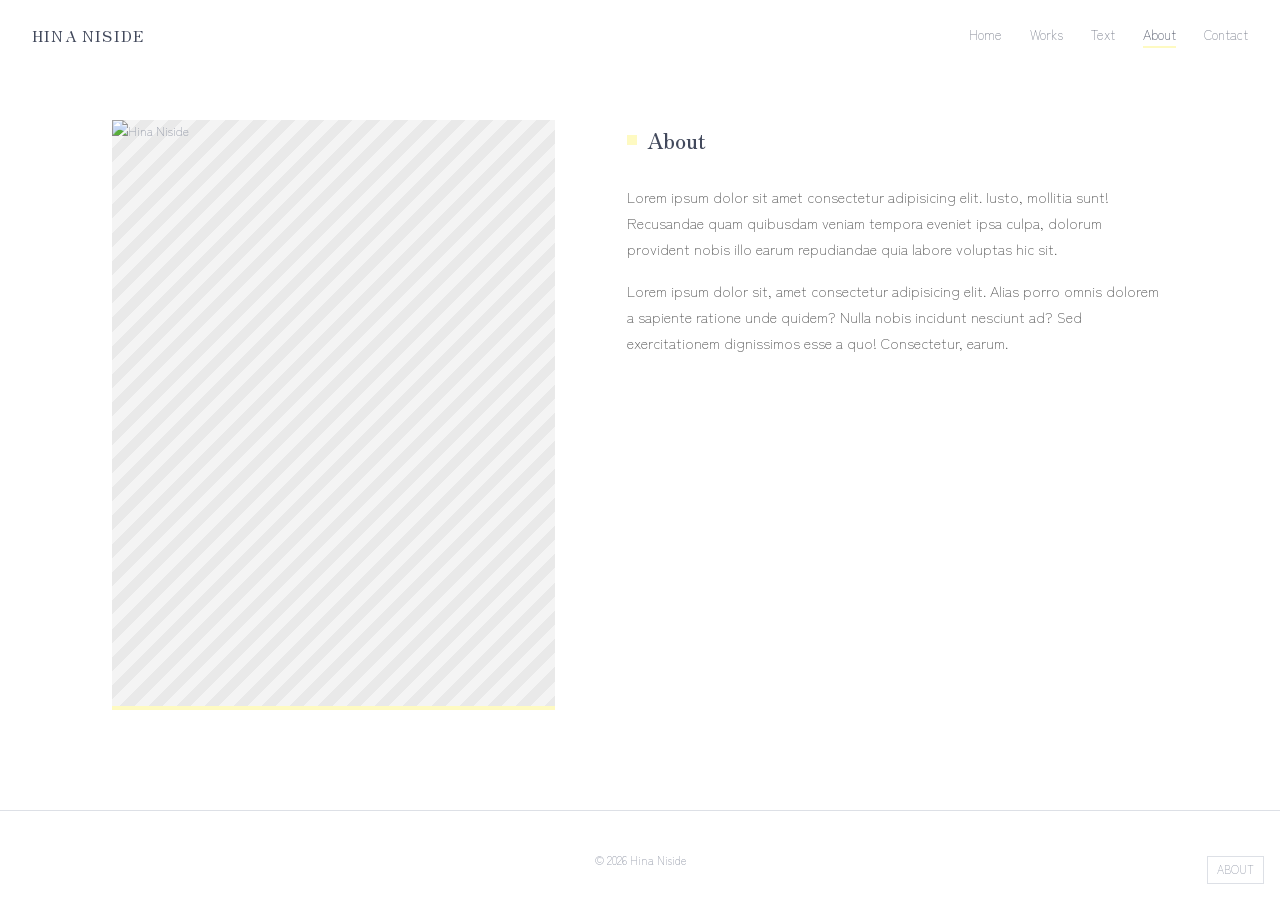
==== about.html @ 883c1a77 "Update about.html" ====
<!DOCTYPE html>
<html lang="ja">
<head>
<meta charset="UTF-8">
<meta name="viewport" content="width=device-width, initial-scale=1">
<title>About — Hina Niside</title>
<link rel="preconnect" href="https://fonts.googleapis.com">
<link rel="preconnect" href="https://fonts.gstatic.com" crossorigin>
<link href="https://fonts.googleapis.com/css2?family=Zen+Old+Mincho:wght@400;500&family=Zen+Kaku+Gothic+New:wght@300;400;500&display=swap" rel="stylesheet">
<style>
  :root{
    --ink:#42495c; --paper:#ffffff; --line:#dde0e6; --muted:#8a90a0; --note:#b9761f;
    --accent:#fefac2;
    --ph:repeating-linear-gradient(135deg,#e9e9e9,#e9e9e9 10px,#f4f4f4 10px,#f4f4f4 20px);
  }
  *{box-sizing:border-box;margin:0;padding:0;}
  body{background:var(--paper); color:var(--ink); font-family:'Zen Kaku Gothic New',sans-serif; font-weight:300; line-height:1.8;}
  .serif{font-family:'Zen Old Mincho', serif; font-weight:500;}
  a{color:inherit;}
  .note{display:inline-block; font-size:12px; color:var(--note); border:1px dashed var(--note);
        padding:3px 10px; margin:18px 32px 0; background:#fffaf2;}
  .pagetag{position:fixed; bottom:16px; right:16px; font-size:11px; color:var(--muted);
        border:1px solid var(--line); padding:3px 9px; background:rgba(255,255,255,.9); z-index:30;}

  header{position:fixed; top:0; left:0; right:0; z-index:20; display:flex; align-items:center;
        justify-content:space-between; padding:22px 32px; color:var(--ink);}
  header .logo{font-size:15px; letter-spacing:.08em; text-decoration:none;}
  header nav{display:flex; gap:28px; font-size:13px;}
  header nav a{text-decoration:none; opacity:.7;}
  header nav a.active{opacity:1; border-bottom:2px solid var(--accent);}
  header nav a:hover{opacity:1; border-bottom:2px solid var(--accent);}

  .wrap{max-width:1120px; margin:0 auto; padding:0 32px;}

  footer{padding:40px 32px; text-align:center; font-size:11px; color:var(--muted); border-top:1px solid var(--line);}

  @media (max-width:760px){ header nav{gap:16px; font-size:11px;} }

  #about .wrap{padding-top:120px; padding-bottom:100px; display:grid;
      grid-template-columns:0.9fr 1.1fr; gap:72px; align-items:start;}
  #about .portrait{aspect-ratio:3/4; background:var(--ph); display:flex; align-items:center;
      justify-content:center; font-size:12px; color:var(--muted); border-bottom:4px solid var(--accent);
      overflow:hidden;}
  #about .portrait img{width:100%; height:100%; object-fit:cover; display:block;}
  #about h2{font-size:22px; margin-bottom:24px;}
  #about p{font-size:14.5px; color:#444; max-width:46em; margin-bottom:16px;}
  @media (max-width:760px){ #about .wrap{grid-template-columns:1fr;} }


  h2.serif{position:relative; padding-left:20px;}
  h2.serif::before{content:""; position:absolute; left:0; top:50%; transform:translateY(-50%);
      width:10px; height:10px; background:var(--accent);}
</style>
</head>
<body>
<span class="pagetag">ABOUT</span>
<header>
  <a class="logo serif" href="index.html">HINA NISIDE</a>
  <nav>
    <a href="index.html" class="">Home</a>
    <a href="works.html" class="">Works</a>
    <a href="text.html" class="">Text</a>
    <a href="about.html" class="active">About</a>
    <a href="contact.html" class="">Contact</a>
  </nav>
</header>

<!-- <div class="note">04 · ABOUT — Same grammar as Hamada's About. Portrait photo + a short bio, keeping information minimal.</div> -->
<section id="about"><div class="wrap">
  <div class="portrait"><img src="./img/profile.jpg" alt="Hina Niside"></div>
  <div>
    <h2 class="serif">About</h2>
    <p>Lorem ipsum dolor sit amet consectetur adipisicing elit. Iusto, mollitia sunt! Recusandae quam quibusdam veniam tempora eveniet ipsa culpa, dolorum provident nobis illo earum repudiandae quia labore voluptas hic sit.</p>
    <p>Lorem ipsum dolor sit, amet consectetur adipisicing elit. Alias porro omnis dolorem a sapiente ratione unde quidem? Nulla nobis incidunt nesciunt ad? Sed exercitationem dignissimos esse a quo! Consectetur, earum.</p>
  </div>
</div></section>

<footer>© 2026 Hina Niside</footer>
</body>
</html>
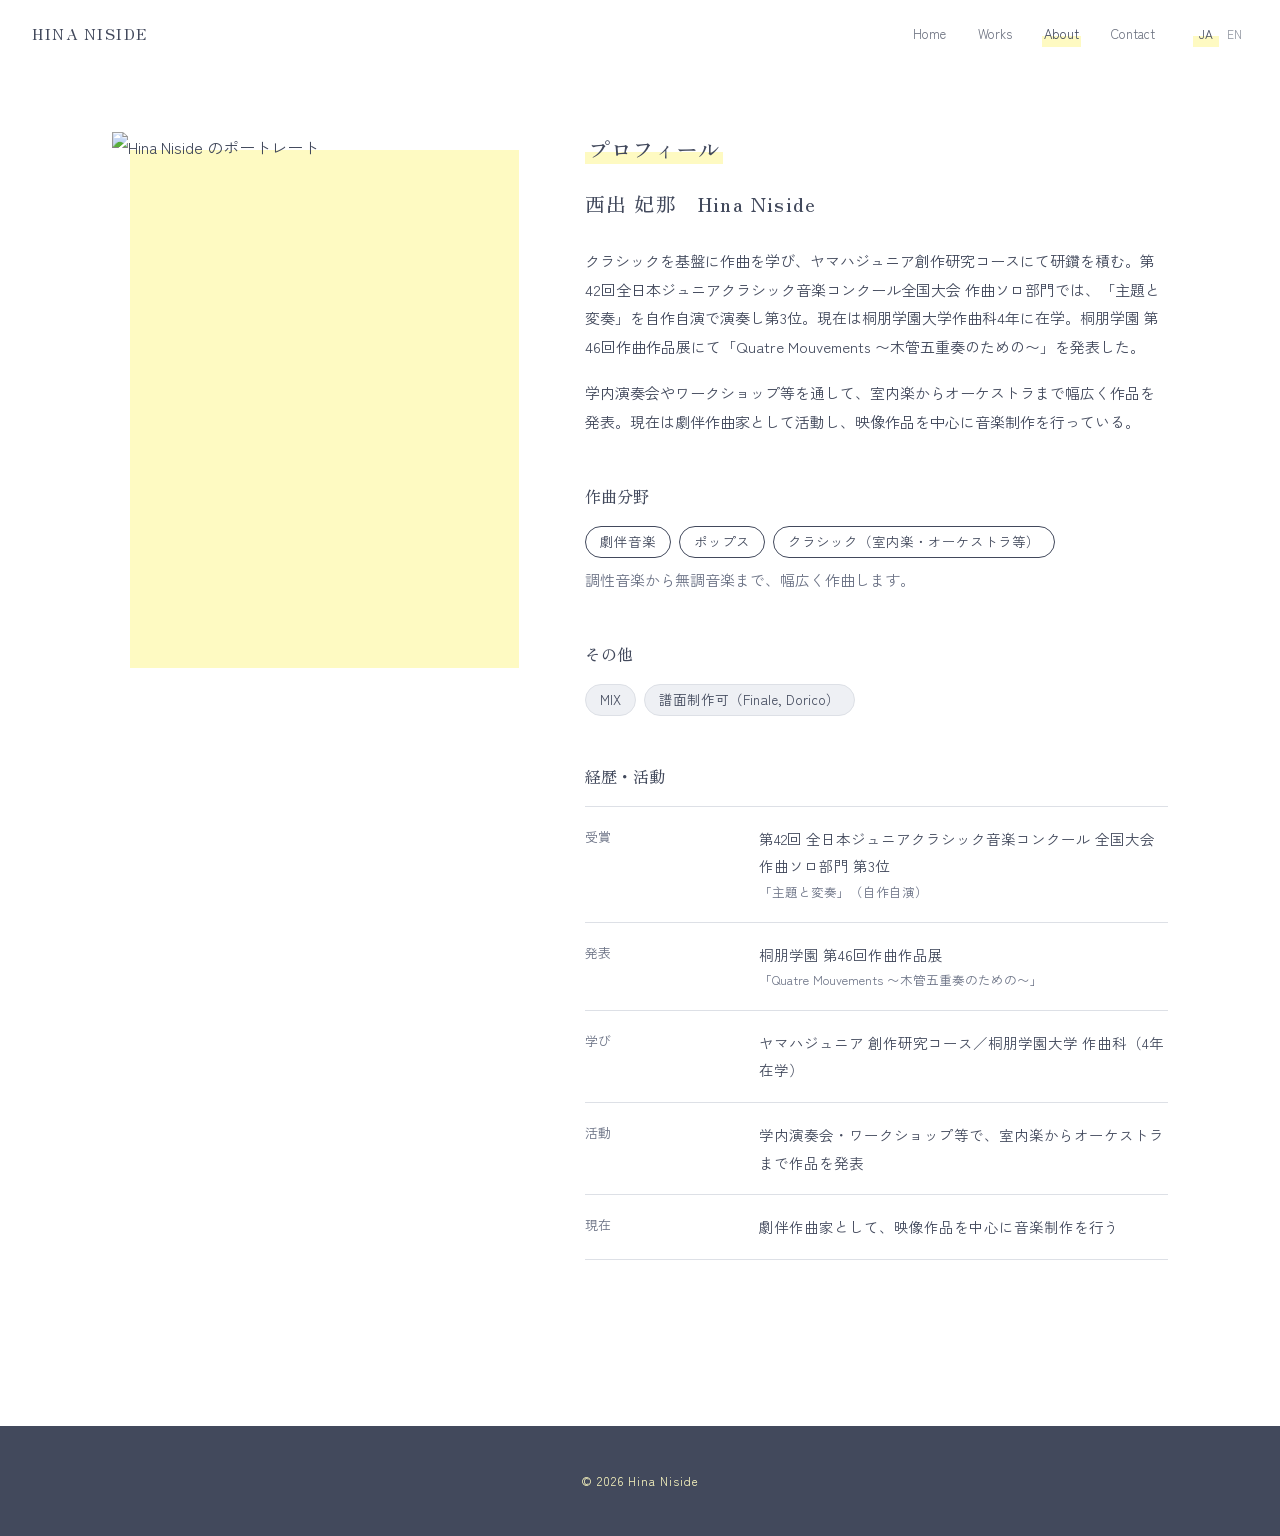
==== commit f128efcd: "1024" ====
--- a/about.html
+++ b/about.html
@@ -1,80 +1,115 @@
 <!DOCTYPE html>
-<html lang="ja">
+<html lang="ja" data-lang="ja">
 <head>
 <meta charset="UTF-8">
 <meta name="viewport" content="width=device-width, initial-scale=1">
-<title>About — Hina Niside</title>
+<title data-ja="プロフィール — Hina Niside" data-en="About — Hina Niside">プロフィール — Hina Niside</title>
+<meta name="description" content="作曲家 Hina Niside（西出 妃那）のプロフィール。桐朋学園大学作曲科在学。劇伴作曲家として活動。">
+<link rel="icon" href="img/favicon_3.jpg">
 <link rel="preconnect" href="https://fonts.googleapis.com">
 <link rel="preconnect" href="https://fonts.gstatic.com" crossorigin>
 <link href="https://fonts.googleapis.com/css2?family=Zen+Old+Mincho:wght@400;500&family=Zen+Kaku+Gothic+New:wght@300;400;500&display=swap" rel="stylesheet">
-<style>
-  :root{
-    --ink:#42495c; --paper:#ffffff; --line:#dde0e6; --muted:#8a90a0; --note:#b9761f;
-    --accent:#fefac2;
-    --ph:repeating-linear-gradient(135deg,#e9e9e9,#e9e9e9 10px,#f4f4f4 10px,#f4f4f4 20px);
-  }
-  *{box-sizing:border-box;margin:0;padding:0;}
-  body{background:var(--paper); color:var(--ink); font-family:'Zen Kaku Gothic New',sans-serif; font-weight:300; line-height:1.8;}
-  .serif{font-family:'Zen Old Mincho', serif; font-weight:500;}
-  a{color:inherit;}
-  .note{display:inline-block; font-size:12px; color:var(--note); border:1px dashed var(--note);
-        padding:3px 10px; margin:18px 32px 0; background:#fffaf2;}
-  .pagetag{position:fixed; bottom:16px; right:16px; font-size:11px; color:var(--muted);
-        border:1px solid var(--line); padding:3px 9px; background:rgba(255,255,255,.9); z-index:30;}
-
-  header{position:fixed; top:0; left:0; right:0; z-index:20; display:flex; align-items:center;
-        justify-content:space-between; padding:22px 32px; color:var(--ink);}
-  header .logo{font-size:15px; letter-spacing:.08em; text-decoration:none;}
-  header nav{display:flex; gap:28px; font-size:13px;}
-  header nav a{text-decoration:none; opacity:.7;}
-  header nav a.active{opacity:1; border-bottom:2px solid var(--accent);}
-  header nav a:hover{opacity:1; border-bottom:2px solid var(--accent);}
-
-  .wrap{max-width:1120px; margin:0 auto; padding:0 32px;}
-
-  footer{padding:40px 32px; text-align:center; font-size:11px; color:var(--muted); border-top:1px solid var(--line);}
-
-  @media (max-width:760px){ header nav{gap:16px; font-size:11px;} }
-
-  #about .wrap{padding-top:120px; padding-bottom:100px; display:grid;
-      grid-template-columns:0.9fr 1.1fr; gap:72px; align-items:start;}
-  #about .portrait{aspect-ratio:3/4; background:var(--ph); display:flex; align-items:center;
-      justify-content:center; font-size:12px; color:var(--muted); border-bottom:4px solid var(--accent);
-      overflow:hidden;}
-  #about .portrait img{width:100%; height:100%; object-fit:cover; display:block;}
-  #about h2{font-size:22px; margin-bottom:24px;}
-  #about p{font-size:14.5px; color:#444; max-width:46em; margin-bottom:16px;}
-  @media (max-width:760px){ #about .wrap{grid-template-columns:1fr;} }
-
-
-  h2.serif{position:relative; padding-left:20px;}
-  h2.serif::before{content:""; position:absolute; left:0; top:50%; transform:translateY(-50%);
-      width:10px; height:10px; background:var(--accent);}
-</style>
+<link rel="stylesheet" href="css/style.css">
+<script>
+  (function(){var l='ja',m=location.search.match(/[?&]lang=(ja|en)/);
+  try{if(m){l=m[1];}else{var s=localStorage.getItem('lang');if(s==='en'||s==='ja'){l=s;}}}catch(e){if(m){l=m[1];}}
+  document.documentElement.setAttribute('data-lang',l);document.documentElement.lang=l;})();
+</script>
 </head>
 <body>
-<span class="pagetag">ABOUT</span>
+
 <header>
   <a class="logo serif" href="index.html">HINA NISIDE</a>
-  <nav>
-    <a href="index.html" class="">Home</a>
-    <a href="works.html" class="">Works</a>
-    <a href="text.html" class="">Text</a>
-    <a href="about.html" class="active">About</a>
-    <a href="contact.html" class="">Contact</a>
-  </nav>
+  <div class="hd-right">
+    <nav aria-label="Main">
+      <a href="index.html">Home</a>
+      <a href="works.html">Works</a>
+      <a href="about.html" aria-current="page">About</a>
+      <a href="contact.html">Contact</a>
+    </nav>
+    <div class="lang" role="group" aria-label="Language">
+      <button type="button" data-set-lang="ja" aria-pressed="true">JA</button>
+      <button type="button" data-set-lang="en" aria-pressed="false">EN</button>
+    </div>
+  </div>
 </header>
 
-<!-- <div class="note">04 · ABOUT — Same grammar as Hamada's About. Portrait photo + a short bio, keeping information minimal.</div> -->
-<section id="about"><div class="wrap">
-  <div class="portrait"><img src="./img/profile.jpg" alt="Hina Niside"></div>
-  <div>
-    <h2 class="serif">About</h2>
-    <p>Lorem ipsum dolor sit amet consectetur adipisicing elit. Iusto, mollitia sunt! Recusandae quam quibusdam veniam tempora eveniet ipsa culpa, dolorum provident nobis illo earum repudiandae quia labore voluptas hic sit.</p>
-    <p>Lorem ipsum dolor sit, amet consectetur adipisicing elit. Alias porro omnis dolorem a sapiente ratione unde quidem? Nulla nobis incidunt nesciunt ad? Sed exercitationem dignissimos esse a quo! Consectetur, earum.</p>
-  </div>
-</div></section>
+<main>
+  <section id="about">
+    <div class="wrap">
+      <div class="portrait">
+        <img src="img/profile.jpg" data-alt-ja="Hina Niside のポートレート" data-alt-en="Portrait of Hina Niside" alt="Hina Niside のポートレート">
+      </div>
+
+      <div>
+        <h1 class="page-title serif"><span class="hl"><span class="t-ja">プロフィール</span><span class="t-en">About</span></span></h1>
+        <p class="who serif"><span class="t-ja">西出 妃那　</span>Hina Niside</p>
+
+        <p class="t-ja">クラシックを基盤に作曲を学び、ヤマハジュニア創作研究コースにて研鑽を積む。第42回全日本ジュニアクラシック音楽コンクール全国大会 作曲ソロ部門では、「主題と変奏」を自作自演で演奏し第3位。現在は桐朋学園大学作曲科4年に在学。桐朋学園 第46回作曲作品展にて「Quatre Mouvements 〜木管五重奏のための〜」を発表した。</p>
+        <p class="t-ja">学内演奏会やワークショップ等を通して、室内楽からオーケストラまで幅広く作品を発表。現在は劇伴作曲家として活動し、映像作品を中心に音楽制作を行っている。</p>
+
+        <p class="t-en">Hina Niside studied composition on a foundation of classical music and trained in the Creative Research Course at Yamaha Junior. At the 42nd All Japan Junior Classical Music Competition national finals, she won third prize in the composition solo division, performing her own “Theme and Variations.” She is currently in her fourth year in the Composition Department at Toho Gakuen School of Music, and presented “Quatre Mouvements — for Woodwind Quintet” at the 46th Toho Gakuen Composition Exhibition.</p>
+        <p class="t-en">Through university concerts and workshops she has presented works ranging from chamber music to orchestra. She now works as a composer for screen, writing music mainly for film and video productions.</p>
+
+        <h2 class="sec-title sub serif"><span class="t-ja">作曲分野</span><span class="t-en">Composition</span></h2>
+        <ul class="pill-list">
+          <li><span class="t-ja">劇伴音楽</span><span class="t-en">Screen &amp; incidental music</span></li>
+          <li><span class="t-ja">ポップス</span><span class="t-en">Pop</span></li>
+          <li><span class="t-ja">クラシック（室内楽・オーケストラ等）</span><span class="t-en">Classical (chamber music, orchestra, etc.)</span></li>
+        </ul>
+        <p class="note-line"><span class="t-ja">調性音楽から無調音楽まで、幅広く作曲します。</span><span class="t-en">Composing across the range from tonal to atonal music.</span></p>
+
+        <h2 class="sec-title sub serif"><span class="t-ja">その他</span><span class="t-en">Other</span></h2>
+        <ul class="pill-list soft">
+          <li>MIX</li>
+          <li><span class="t-ja">譜面制作可（Finale, Dorico）</span><span class="t-en">Score engraving (Finale, Dorico)</span></li>
+        </ul>
+
+        <h2 class="sec-title sub serif"><span class="t-ja">経歴・活動</span><span class="t-en">Background &amp; Activity</span></h2>
+        <div class="rows">
+          <div class="row">
+            <div class="k"><span class="t-ja">受賞</span><span class="t-en">Award</span></div>
+            <div class="v">
+              <span class="t-ja">第42回 全日本ジュニアクラシック音楽コンクール 全国大会 作曲ソロ部門 第3位<small>「主題と変奏」（自作自演）</small></span>
+              <span class="t-en">3rd prize, Composition Solo Division — 42nd All Japan Junior Classical Music Competition, National Finals<small>“Theme and Variations” (performed by the composer)</small></span>
+            </div>
+          </div>
+          <div class="row">
+            <div class="k"><span class="t-ja">発表</span><span class="t-en">Presented</span></div>
+            <div class="v">
+              <span class="t-ja">桐朋学園 第46回作曲作品展<small>「Quatre Mouvements 〜木管五重奏のための〜」</small></span>
+              <span class="t-en">46th Toho Gakuen Composition Exhibition<small>“Quatre Mouvements — for Woodwind Quintet”</small></span>
+            </div>
+          </div>
+          <div class="row">
+            <div class="k"><span class="t-ja">学び</span><span class="t-en">Study</span></div>
+            <div class="v">
+              <span class="t-ja">ヤマハジュニア 創作研究コース／桐朋学園大学 作曲科（4年在学）</span>
+              <span class="t-en">Yamaha Junior, Creative Research Course / Toho Gakuen School of Music, Composition Department (4th year)</span>
+            </div>
+          </div>
+          <div class="row">
+            <div class="k"><span class="t-ja">活動</span><span class="t-en">Activity</span></div>
+            <div class="v">
+              <span class="t-ja">学内演奏会・ワークショップ等で、室内楽からオーケストラまで作品を発表</span>
+              <span class="t-en">Chamber and orchestral works presented at university concerts and workshops</span>
+            </div>
+          </div>
+          <div class="row">
+            <div class="k"><span class="t-ja">現在</span><span class="t-en">Now</span></div>
+            <div class="v">
+              <span class="t-ja">劇伴作曲家として、映像作品を中心に音楽制作を行う</span>
+              <span class="t-en">Composing for screen, mainly film and video productions</span>
+            </div>
+          </div>
+        </div>
+      </div>
+    </div>
+  </section>
+</main>
 
 <footer>© 2026 Hina Niside</footer>
+
+<script src="js/main.js"></script>
 </body>
 </html>
--- a/css/style.css
+++ b/css/style.css
@@ -0,0 +1,411 @@
+/* ==========================================================
+   Hina Niside — shared stylesheet
+   Colors: navy #42495c (ink) / cream #fefac2 (accent)
+   Hover motion: all hover transitions use --ease and 0.6–1.4s,
+   so things open slowly instead of snapping. Change --ease or
+   the durations below to tune the feel.
+   ========================================================== */
+:root{
+  --ink:#42495c;
+  --paper:#ffffff;
+  --line:#dde0e6;
+  --muted:#6b7285;
+  --accent:#fefac2;
+  --tint:#eef0f4;
+  --req:#9a5b12;
+  --ease:cubic-bezier(.45,.05,.25,1);   /* soft start, soft stop */
+}
+*{box-sizing:border-box;margin:0;padding:0;}
+html{scroll-behavior:smooth;}
+body{
+  background:var(--paper); color:var(--ink);
+  font-family:'Zen Kaku Gothic New',sans-serif; font-weight:400;
+  line-height:1.9;
+}
+.serif{font-family:'Zen Old Mincho',serif; font-weight:500;}
+a{color:inherit;}
+img{max-width:100%;}
+:focus-visible{outline:2px solid var(--ink); outline-offset:3px;}
+body.home header :focus-visible,
+.lb :focus-visible{outline-color:var(--accent);}
+.sr-only{position:absolute;width:1px;height:1px;overflow:hidden;clip:rect(0 0 0 0);white-space:nowrap;}
+
+/* ---- language switch: both languages live in the HTML ---- */
+html[data-lang="ja"] .t-en{display:none !important;}
+html[data-lang="en"] .t-ja{display:none !important;}
+
+.wrap{max-width:1120px; margin:0 auto; padding:0 32px;}
+
+/* ---- header ---- */
+header{
+  position:fixed; top:0; left:0; right:0; z-index:20;
+  display:flex; align-items:center; justify-content:space-between; gap:24px;
+  padding:20px 32px;
+  background:rgba(255,255,255,.94);
+  -webkit-backdrop-filter:blur(6px); backdrop-filter:blur(6px);
+}
+header .logo{
+  font-size:15px; letter-spacing:.1em; text-decoration:none;
+  transition:opacity .8s var(--ease);
+}
+header .logo:hover{opacity:.6;}
+.hd-right{display:flex; align-items:center; gap:36px;}
+header nav{display:flex; gap:28px; font-size:13px;}
+
+/* nav links + language buttons: a marker sweeps in from the left */
+header nav a,
+.lang button{
+  background-image:linear-gradient(var(--accent),var(--accent));
+  background-repeat:no-repeat; background-position:0 100%; background-size:0 42%;
+  transition:opacity .8s var(--ease), background-size .9s var(--ease);
+}
+header nav a{text-decoration:none; padding:1px 2px; opacity:.78;}
+header nav a:hover,
+header nav a[aria-current="page"]{opacity:1; background-size:100% 42%;}
+.lang{display:flex; gap:2px; font-size:12px; letter-spacing:.08em;}
+.lang button{
+  border:0; font:inherit; color:inherit; cursor:pointer;
+  padding:2px 6px; opacity:.6; background-color:transparent;
+}
+.lang button:hover{opacity:1;}
+.lang button[aria-pressed="true"]{opacity:1; background-size:100% 42%;}
+
+/* header floats over the full-screen hero on the home page: thin underline instead */
+body.home header{
+  background:none; color:#fff;
+  -webkit-backdrop-filter:none; backdrop-filter:none;
+  text-shadow:0 1px 10px rgba(20,24,40,.35);
+}
+body.home header nav a,
+body.home .lang button{padding-bottom:3px; background-size:0 2px;}
+body.home header nav a:hover,
+body.home header nav a[aria-current="page"],
+body.home .lang button[aria-pressed="true"]{background-size:100% 2px;}
+
+/* once the home page scrolls past the hero, the header turns solid white again */
+header{transition:background-color .8s var(--ease), color .8s var(--ease);}
+body.home.past-hero header{
+  background:rgba(255,255,255,.94); color:var(--ink); text-shadow:none;
+  -webkit-backdrop-filter:blur(6px); backdrop-filter:blur(6px);
+}
+body.home.past-hero header nav a,
+body.home.past-hero .lang button{padding-bottom:1px; background-size:0 42%;}
+body.home.past-hero header nav a:hover,
+body.home.past-hero header nav a[aria-current="page"],
+body.home.past-hero .lang button[aria-pressed="true"]{background-size:100% 42%;}
+body.home.past-hero header :focus-visible{outline-color:var(--ink);}
+
+/* ---- headings ---- */
+h1.page-title, h2.sec-title{
+  font-size:22px; line-height:1.5; font-weight:500; margin-bottom:32px;
+}
+h1.page-title span.hl, h2.sec-title span.hl{
+  background:linear-gradient(transparent 62%, var(--accent) 62%);
+  padding:0 .15em;
+}
+
+/* ---- HERO (home): full-screen images ---- */
+#hero{
+  position:relative; height:100vh; height:100svh; min-height:560px;
+  overflow:hidden; background:var(--ink); color:#fff;
+}
+#hero .slide{
+  position:absolute; inset:0; z-index:1; opacity:0; visibility:hidden;
+  transition:opacity 1.6s var(--ease), visibility 0s linear 1.6s;
+}
+#hero .slide.on{
+  opacity:1; visibility:visible;
+  transition:opacity 1.6s var(--ease);
+}
+#hero .slide img.cover{
+  position:absolute; inset:0; width:100%; height:100%;
+  object-fit:cover; max-width:none;
+}
+/* soft shade top + bottom so the white header/caption stay readable */
+#hero .slide::after{
+  content:""; position:absolute; inset:0; z-index:1; pointer-events:none;
+  background:
+    linear-gradient(rgba(30,34,48,.42), rgba(30,34,48,0) 24%),
+    linear-gradient(rgba(30,34,48,0) 68%, rgba(30,34,48,.5));
+}
+#hero .cap{
+  position:absolute; left:32px; bottom:34px; right:140px; z-index:2;
+  font-size:13px; letter-spacing:.04em; line-height:1.7;
+  text-shadow:0 1px 8px rgba(20,24,40,.6);
+}
+#hero .dots{
+  position:absolute; right:26px; bottom:26px; z-index:3; display:flex;
+}
+#hero .dots button{
+  width:26px; height:26px; border:0; background:none; cursor:pointer;
+  display:flex; align-items:center; justify-content:center;
+}
+#hero .dots button::before{
+  content:""; width:6px; height:6px; border-radius:50%;
+  background:rgba(255,255,255,.5);
+  transition:background-color .8s var(--ease), transform .8s var(--ease);
+}
+#hero .dots button:hover::before{background:#fff;}
+#hero .dots button[aria-current="true"]::before{background:var(--accent); transform:scale(1.35);}
+
+/* ---- work grid (home + works) ---- */
+.g{display:grid; grid-template-columns:repeat(3,1fr); gap:2px;}
+.cell{
+  display:block; position:relative; width:100%; aspect-ratio:16/10;
+  border:0; padding:0; background:var(--tint); overflow:hidden;
+  cursor:pointer; font:inherit; color:inherit; text-align:left;
+}
+.cell img{
+  position:absolute; inset:0; width:100%; height:100%; object-fit:cover;
+  transition:transform 1.4s var(--ease);
+}
+.cell.poster{background:var(--ink);}
+.cell.poster img{object-fit:contain; padding:10px 0;}
+.cell.yt img{transform:scale(1.14);}
+.cell:hover img,.cell:focus-visible img{transform:scale(1.045);}
+.cell.yt:hover img,.cell.yt:focus-visible img{transform:scale(1.19);}
+/* cream frame draws in slowly */
+.cell::after{
+  content:""; position:absolute; inset:0; pointer-events:none;
+  box-shadow:inset 0 0 0 0 var(--accent);
+  transition:box-shadow .9s var(--ease);
+}
+.cell:hover::after,.cell:focus-visible::after{box-shadow:inset 0 0 0 4px var(--accent);}
+/* caption fades up */
+.cell .cap{
+  position:absolute; left:0; right:0; bottom:0; z-index:2;
+  padding:36px 16px 14px; font-size:13px; line-height:1.6; color:#fff;
+  background:linear-gradient(transparent, rgba(66,73,92,.82));
+  opacity:0; transform:translateY(10px);
+  transition:opacity .9s var(--ease), transform .9s var(--ease);
+}
+.cell:hover .cap,.cell:focus-visible .cap{opacity:1; transform:none;}
+@media (hover:none){ .cell .cap{opacity:1; transform:none;} }
+.cell.yt::before{
+  content:""; position:absolute; left:50%; top:50%; z-index:2;
+  width:54px; height:54px; margin:-27px 0 0 -27px; border-radius:50%;
+  background:
+    url("data:image/svg+xml,%3Csvg xmlns='http://www.w3.org/2000/svg' viewBox='0 0 24 24'%3E%3Cpath fill='%23fefac2' d='M8 5v14l11-7z'/%3E%3C/svg%3E") center/22px no-repeat,
+    rgba(66,73,92,.8);
+  transition:transform 1s var(--ease);
+}
+.cell.yt:hover::before,.cell.yt:focus-visible::before{transform:scale(1.1);}
+
+/* ---- home: recent works ---- */
+#recent{padding:88px 0 100px;}
+#recent .head{display:flex; align-items:baseline; justify-content:space-between; margin-bottom:28px;}
+#recent h2{font-size:16px; font-weight:500; margin:0;}
+#recent .more{
+  font-size:13px; text-decoration:none; border-bottom:1px solid var(--ink);
+  background-image:linear-gradient(var(--accent),var(--accent));
+  background-repeat:no-repeat; background-position:0 100%; background-size:0 100%;
+  transition:background-size .9s var(--ease);
+}
+#recent .more:hover{background-size:100% 100%;}
+
+/* ---- works page ---- */
+#works{padding:132px 0 80px;}
+#scores{padding:0 0 110px;}
+
+/* ---- text rows (works/about) ---- */
+.rows{margin-bottom:56px;}
+.row{
+  display:grid; grid-template-columns:150px 1fr; gap:24px;
+  padding:18px 0; border-top:1px solid var(--line); font-size:14.5px;
+}
+.row:last-child{border-bottom:1px solid var(--line);}
+.row .k{color:var(--muted); font-size:13px;}
+.row .v small{display:block; color:var(--muted); font-size:12.5px;}
+
+/* ---- about ---- */
+#about .wrap{
+  padding-top:132px; padding-bottom:110px;
+  display:grid; grid-template-columns:0.8fr 1.2fr; gap:84px; align-items:start;
+}
+#about .portrait{position:relative; aspect-ratio:3/4; position:sticky; top:104px;}
+#about .portrait::before{
+  content:""; position:absolute; inset:18px -18px -18px 18px; background:var(--accent);
+}
+#about .portrait img{
+  position:relative; width:100%; height:100%; object-fit:cover; object-position:center 22%; display:block;
+}
+#about p{font-size:15px; max-width:40em; margin-bottom:18px;}
+#about h2.sec-title.sub{font-size:16px; margin:48px 0 18px;}
+.pill-list{list-style:none; display:flex; flex-wrap:wrap; gap:8px; margin-bottom:8px;}
+.pill-list li{
+  border:1px solid var(--ink); padding:2px 14px; font-size:13.5px; border-radius:999px;
+}
+.pill-list.soft li{border-color:var(--line); background:var(--tint);}
+.note-line{font-size:13px; color:var(--muted); margin:6px 0 0;}
+
+/* ---- contact ---- */
+#contact .wrap{padding-top:132px; padding-bottom:120px; max-width:720px;}
+#contact .intro{font-size:14.5px; color:var(--muted); margin:-12px 0 44px;}
+form{display:flex; flex-direction:column; gap:26px;}
+.field{display:flex; flex-direction:column; gap:6px;}
+.field label{font-size:13px;}
+.field label .req{color:var(--req); margin-left:4px;}
+.field input,.field textarea,.field select{
+  border:0; border-bottom:1px solid var(--line); background-color:transparent; border-radius:0;
+  font-family:inherit; font-size:15px; padding:8px 2px; color:var(--ink); outline:none;
+  -webkit-appearance:none; appearance:none;
+  transition:border-color .8s var(--ease), background-color .8s var(--ease);
+}
+.field select{
+  background-image:url("data:image/svg+xml,%3Csvg xmlns='http://www.w3.org/2000/svg' width='12' height='8' viewBox='0 0 12 8'%3E%3Cpath d='M1 1l5 5 5-5' fill='none' stroke='%2342495c' stroke-width='1.5'/%3E%3C/svg%3E");
+  background-repeat:no-repeat; background-position:right 4px center; padding-right:24px;
+}
+.field input:hover,.field textarea:hover,.field select:hover{border-bottom-color:#b4b9c6;}
+.field input:focus,.field textarea:focus,.field select:focus{border-bottom-color:var(--ink); background-color:rgba(254,250,194,.35);}
+.field textarea{resize:vertical; min-height:130px; line-height:1.8;}
+.row2{display:grid; grid-template-columns:1fr 1fr; gap:24px;}
+.hp{position:absolute; left:-9999px; width:1px; height:1px; overflow:hidden;}
+.submit-btn{
+  margin-top:8px; width:fit-content; cursor:pointer;
+  border:1px solid var(--ink); background:var(--ink); color:var(--accent);
+  font-family:inherit; font-size:14px; letter-spacing:.08em; padding:14px 40px;
+  transition:background-color .9s var(--ease), color .9s var(--ease);
+}
+.submit-btn:hover{background:var(--accent); color:var(--ink);}
+.submit-btn:disabled{opacity:.5; cursor:default;}
+.form-msg{font-size:14px; padding:14px 16px; background:var(--tint); border-left:4px solid var(--ink);}
+.form-msg[hidden]{display:none;}
+.form-msg.ok{background:var(--accent);}
+
+/* ---- footer ---- */
+footer{
+  background:var(--ink); color:var(--accent);
+  padding:44px 32px; text-align:center; font-size:12px; letter-spacing:.08em;
+}
+
+/* ---- lightbox (fades in/out) ---- */
+.lb{
+  position:fixed; inset:0; z-index:100; display:flex; align-items:center; justify-content:center;
+  background:rgba(30,34,48,.93); padding:56px 24px 24px;
+  opacity:0; visibility:hidden;
+  transition:opacity .7s var(--ease), visibility 0s linear .7s;
+}
+.lb.open{opacity:1; visibility:visible; transition:opacity .7s var(--ease);}
+.lb-body{width:min(960px,100%); text-align:center; color:#fff;}
+.lb-body iframe{width:100%; aspect-ratio:16/9; border:0; background:#000; display:block;}
+.lb-body img{max-width:100%; max-height:80vh; display:block; margin:0 auto;}
+.lb-body .ext{
+  display:inline-block; margin-top:14px; font-size:13px; color:var(--accent);
+  opacity:.85; transition:opacity .8s var(--ease);
+}
+.lb-body .ext:hover{opacity:1;}
+.lb-body .hint{margin-top:14px; font-size:12.5px; opacity:.75;}
+.lb-close{
+  position:absolute; top:10px; right:14px; background:none; border:0; color:#fff;
+  font-size:34px; line-height:1; padding:8px 12px; cursor:pointer;
+  opacity:.8; transition:opacity .8s var(--ease);
+}
+.lb-close:hover{opacity:1;}
+
+/* ---- responsive ---- */
+@media (max-width:900px){
+  .g{grid-template-columns:repeat(2,1fr);}
+  #about .wrap{grid-template-columns:1fr; gap:56px;}
+  #about .portrait{position:relative; top:0; max-width:380px; margin-right:18px;}
+}
+@media (max-width:760px){
+  header{flex-wrap:wrap; padding:14px 20px 10px; gap:4px 0;}
+  .hd-right{display:contents;}
+  header .logo{order:1;}
+  .lang{order:2;}
+  header nav{order:3; width:100%; gap:22px; font-size:12.5px; padding-top:2px;}
+  .wrap{padding:0 20px;}
+  #hero .cap{left:20px; right:110px; bottom:28px;}
+  #hero .dots{right:14px; bottom:20px;}
+  #works,#about .wrap,#contact .wrap{padding-top:148px;}
+  #recent{padding:64px 0 72px;}
+  .g{grid-template-columns:1fr;}
+  .row{grid-template-columns:1fr; gap:2px;}
+  .row2{grid-template-columns:1fr;}
+}
+@media (prefers-reduced-motion:reduce){
+  html{scroll-behavior:auto;}
+  *,*::before,*::after{transition-duration:.01ms !important;}
+}
+
+/* ---- about: name line ---- */
+.who{font-size:20px !important; letter-spacing:.06em; margin:-12px 0 24px !important;}
+
+/* ---- listen: dropdown groups ---- */
+.acc{border-top:1px solid var(--line);}
+.acc:last-of-type{border-bottom:1px solid var(--line);}
+.acc-h{
+  width:100%; display:flex; align-items:center; gap:14px; padding:20px 12px; background:transparent; border:0; cursor:pointer;
+  font:inherit; font-size:15px; color:var(--ink); text-align:left;
+  transition:background-color .8s var(--ease);
+}
+.acc-h:hover{background:var(--tint);}
+.acc-h .an{flex:1; letter-spacing:.04em;}
+.acc-h em{font-style:normal; font-size:12px; color:var(--muted);}
+.acc-h i{
+  width:9px; height:9px; border-right:1.5px solid var(--ink); border-bottom:1.5px solid var(--ink);
+  transform:rotate(45deg) translate(-2px,-2px); transition:transform .8s var(--ease); margin-right:4px;
+}
+.acc.open .acc-h i{transform:rotate(225deg) translate(-2px,-2px);}
+.acc-b{display:grid; grid-template-rows:0fr; transition:grid-template-rows .9s var(--ease), opacity .7s var(--ease); opacity:0;}
+.acc.open .acc-b{grid-template-rows:1fr; opacity:1;}
+.acc-in{overflow:hidden; min-height:0;}
+.acc .track:first-child{border-top:1px solid var(--line);}
+.acc .track:last-child{border-bottom:0;}
+@media (prefers-reduced-motion:reduce){.acc-b,.acc-h i{transition:none;}}
+
+/* ---- listen / audio player (track list + waveform + sticky player) ---- */
+#listen{padding:0 0 130px;}
+#listen .grp-unused{font-size:13px; font-weight:500; color:var(--muted); margin:40px 0 10px; letter-spacing:.06em;}
+.tracks{list-style:none; margin:0; padding:0;}
+.track{
+  display:grid; grid-template-columns:44px minmax(150px,260px) 1fr 84px; align-items:center; gap:20px;
+  padding:14px 12px; border-top:1px solid var(--line); font-size:14.5px;
+  transition:background-color .8s var(--ease);
+}
+.track:last-child{border-bottom:1px solid var(--line);}
+.track:hover,.track.on{background:var(--tint);}
+.tp,.np-play{
+  width:38px; height:38px; border-radius:50%; border:1px solid var(--ink); background:transparent; cursor:pointer;
+  display:flex; align-items:center; justify-content:center; padding:0; color:var(--ink);
+  transition:background-color .8s var(--ease), transform .8s var(--ease);
+}
+.track:hover .tp,.track.on .tp{background:var(--accent);}
+.ic{width:0; height:0; border-left:9px solid currentColor; border-top:6px solid transparent; border-bottom:6px solid transparent; margin-left:3px;}
+.playing > .tp .ic, #np.playing .np-play .ic{width:11px; height:12px; border:0; margin:0; background:linear-gradient(90deg,currentColor 0 4px,transparent 4px 7px,currentColor 7px 11px);}
+.tt small{display:block; color:var(--muted); font-size:12px; margin-top:2px;}
+.tm{white-space:nowrap; color:var(--muted); font-size:12.5px; text-align:right; font-variant-numeric:tabular-nums;}
+.wf,.np-wf{
+  display:flex; align-items:center; gap:2px; height:38px; cursor:pointer; min-width:0;
+}
+.wf b,.np-wf b{
+  flex:1; min-width:1px; border-radius:1px; background:rgba(66,73,92,.28);
+  transition:background-color .35s var(--ease);
+}
+.wf b.p{background:var(--ink);}
+.track:hover .wf b:not(.p){background:rgba(66,73,92,.42);}
+
+#np{
+  position:fixed; left:0; right:0; bottom:0; z-index:40;
+  display:flex; align-items:center; gap:16px; padding:12px 28px;
+  background:var(--ink); color:var(--accent);
+  transform:translateY(110%); transition:transform 1s var(--ease);
+}
+#np.show{transform:none;}
+#np button{color:var(--accent); background:transparent; border:0; cursor:pointer; padding:6px; display:flex; opacity:.8; transition:opacity .6s var(--ease);}
+#np button:hover{opacity:1;}
+#np .np-play{border:1px solid var(--accent); width:40px; height:40px; padding:0;}
+#np.playing .np-play,#np .np-play:hover{background:var(--accent); color:var(--ink);}
+.np-title{flex:0 0 190px; font-size:13.5px; white-space:nowrap; overflow:hidden; text-overflow:ellipsis;}
+.np-wf{flex:1; height:30px;}
+.np-wf b{background:rgba(254,250,194,.28);}
+.np-wf b.p{background:var(--accent);}
+.np-time{font-size:12px; font-variant-numeric:tabular-nums; opacity:.8; min-width:84px; text-align:right;}
+body.has-np footer{padding-bottom:84px;}
+@media (max-width:760px){
+  .track{grid-template-columns:40px minmax(0,1fr) auto; gap:12px; padding:14px 0;}
+  .track .wf{grid-column:1 / -1; order:5; height:30px; width:100%; overflow:hidden;}
+  #np{padding:10px 14px; gap:8px; flex-wrap:wrap;}
+  .np-title{flex:1 1 0;} .np-time{min-width:0;} .np-wf{flex:1 0 100%; order:9; height:24px;}
+}
+@media (prefers-reduced-motion:reduce){#np{transition:none;}}
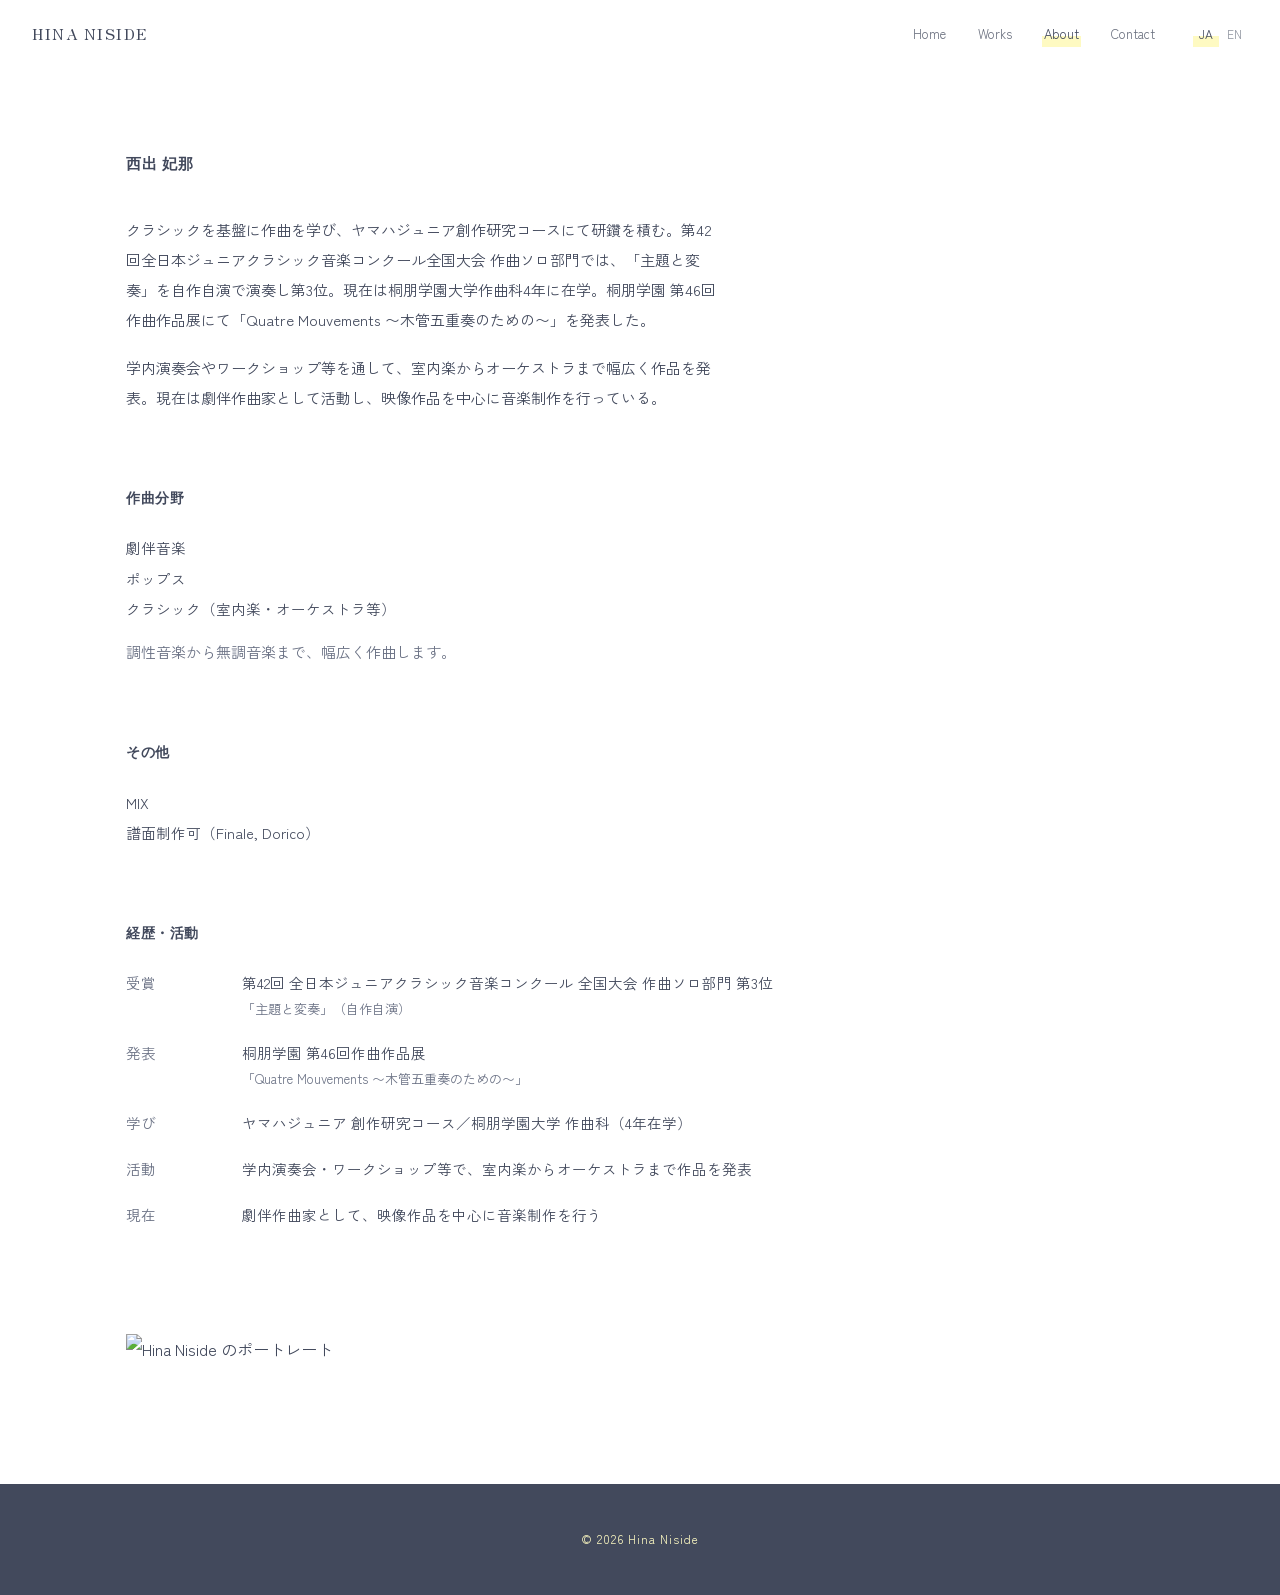
==== commit c225482b: "1024_ver" ====
--- a/about.html
+++ b/about.html
@@ -36,74 +36,40 @@
 
 <main>
   <section id="about">
-    <div class="wrap">
-      <div class="portrait">
-        <img src="img/profile.jpg" data-alt-ja="Hina Niside のポートレート" data-alt-en="Portrait of Hina Niside" alt="Hina Niside のポートレート">
+    <div class="ab">
+      <h1 class="ab-name"><span class="t-ja">西出 妃那</span><span class="t-en">Hina Niside</span></h1>
+
+      <div class="ab-text">
+        <p class="t-ja">クラシックを基盤に作曲を学び、ヤマハジュニア創作研究コースにて研鑽を積む。第42回全日本ジュニアクラシック音楽コンクール全国大会 作曲ソロ部門では、「主題と変奏」を自作自演で演奏し第3位。現在は桐朋学園大学作曲科4年に在学。桐朋学園 第46回作曲作品展にて「Quatre Mouvements 〜木管五重奏のための〜」を発表した。</p>
+        <p class="t-ja">学内演奏会やワークショップ等を通して、室内楽からオーケストラまで幅広く作品を発表。現在は劇伴作曲家として活動し、映像作品を中心に音楽制作を行っている。</p>
+        <p class="t-en">Hina Niside studied composition on a foundation of classical music and trained in the Creative Research Course at Yamaha Junior. At the 42nd All Japan Junior Classical Music Competition national finals, she won third prize in the composition solo division, performing her own “Theme and Variations.” She is currently in her fourth year in the Composition Department at Toho Gakuen School of Music, and presented “Quatre Mouvements — for Woodwind Quintet” at the 46th Toho Gakuen Composition Exhibition.</p>
+        <p class="t-en">Through university concerts and workshops she has presented works ranging from chamber music to orchestra. She now works as a composer for screen, writing music mainly for film and video productions.</p>
       </div>
 
-      <div>
-        <h1 class="page-title serif"><span class="hl"><span class="t-ja">プロフィール</span><span class="t-en">About</span></span></h1>
-        <p class="who serif"><span class="t-ja">西出 妃那　</span>Hina Niside</p>
+      <h2 class="ab-h"><span class="t-ja">作曲分野</span><span class="t-en">Composition</span></h2>
+      <ul class="ab-list">
+        <li><span class="t-ja">劇伴音楽</span><span class="t-en">Screen &amp; incidental music</span></li>
+        <li><span class="t-ja">ポップス</span><span class="t-en">Pop</span></li>
+        <li><span class="t-ja">クラシック（室内楽・オーケストラ等）</span><span class="t-en">Classical (chamber music, orchestra, etc.)</span></li>
+      </ul>
+      <p class="ab-note"><span class="t-ja">調性音楽から無調音楽まで、幅広く作曲します。</span><span class="t-en">Composing across the range from tonal to atonal music.</span></p>
 
-        <p class="t-ja">クラシックを基盤に作曲を学び、ヤマハジュニア創作研究コースにて研鑽を積む。第42回全日本ジュニアクラシック音楽コンクール全国大会 作曲ソロ部門では、「主題と変奏」を自作自演で演奏し第3位。現在は桐朋学園大学作曲科4年に在学。桐朋学園 第46回作曲作品展にて「Quatre Mouvements 〜木管五重奏のための〜」を発表した。</p>
-        <p class="t-ja">学内演奏会やワークショップ等を通して、室内楽からオーケストラまで幅広く作品を発表。現在は劇伴作曲家として活動し、映像作品を中心に音楽制作を行っている。</p>
+      <h2 class="ab-h"><span class="t-ja">その他</span><span class="t-en">Other</span></h2>
+      <ul class="ab-list">
+        <li>MIX</li>
+        <li><span class="t-ja">譜面制作可（Finale, Dorico）</span><span class="t-en">Score engraving (Finale, Dorico)</span></li>
+      </ul>
 
-        <p class="t-en">Hina Niside studied composition on a foundation of classical music and trained in the Creative Research Course at Yamaha Junior. At the 42nd All Japan Junior Classical Music Competition national finals, she won third prize in the composition solo division, performing her own “Theme and Variations.” She is currently in her fourth year in the Composition Department at Toho Gakuen School of Music, and presented “Quatre Mouvements — for Woodwind Quintet” at the 46th Toho Gakuen Composition Exhibition.</p>
-        <p class="t-en">Through university concerts and workshops she has presented works ranging from chamber music to orchestra. She now works as a composer for screen, writing music mainly for film and video productions.</p>
+      <h2 class="ab-h"><span class="t-ja">経歴・活動</span><span class="t-en">Background &amp; Activity</span></h2>
+      <div class="ab-rows">
+        <div class="ab-row"><div class="k"><span class="t-ja">受賞</span><span class="t-en">Award</span></div><div class="v"><span class="t-ja">第42回 全日本ジュニアクラシック音楽コンクール 全国大会 作曲ソロ部門 第3位<small>「主題と変奏」（自作自演）</small></span><span class="t-en">3rd prize, Composition Solo Division — 42nd All Japan Junior Classical Music Competition, National Finals<small>“Theme and Variations” (performed by the composer)</small></span></div></div>
+        <div class="ab-row"><div class="k"><span class="t-ja">発表</span><span class="t-en">Presented</span></div><div class="v"><span class="t-ja">桐朋学園 第46回作曲作品展<small>「Quatre Mouvements 〜木管五重奏のための〜」</small></span><span class="t-en">46th Toho Gakuen Composition Exhibition<small>“Quatre Mouvements — for Woodwind Quintet”</small></span></div></div>
+        <div class="ab-row"><div class="k"><span class="t-ja">学び</span><span class="t-en">Study</span></div><div class="v"><span class="t-ja">ヤマハジュニア 創作研究コース／桐朋学園大学 作曲科（4年在学）</span><span class="t-en">Yamaha Junior, Creative Research Course / Toho Gakuen School of Music, Composition Department (4th year)</span></div></div>
+        <div class="ab-row"><div class="k"><span class="t-ja">活動</span><span class="t-en">Activity</span></div><div class="v"><span class="t-ja">学内演奏会・ワークショップ等で、室内楽からオーケストラまで作品を発表</span><span class="t-en">Chamber and orchestral works presented at university concerts and workshops</span></div></div>
+        <div class="ab-row"><div class="k"><span class="t-ja">現在</span><span class="t-en">Now</span></div><div class="v"><span class="t-ja">劇伴作曲家として、映像作品を中心に音楽制作を行う</span><span class="t-en">Composing for screen, mainly film and video productions</span></div></div>
+      </div>
 
-        <h2 class="sec-title sub serif"><span class="t-ja">作曲分野</span><span class="t-en">Composition</span></h2>
-        <ul class="pill-list">
-          <li><span class="t-ja">劇伴音楽</span><span class="t-en">Screen &amp; incidental music</span></li>
-          <li><span class="t-ja">ポップス</span><span class="t-en">Pop</span></li>
-          <li><span class="t-ja">クラシック（室内楽・オーケストラ等）</span><span class="t-en">Classical (chamber music, orchestra, etc.)</span></li>
-        </ul>
-        <p class="note-line"><span class="t-ja">調性音楽から無調音楽まで、幅広く作曲します。</span><span class="t-en">Composing across the range from tonal to atonal music.</span></p>
-
-        <h2 class="sec-title sub serif"><span class="t-ja">その他</span><span class="t-en">Other</span></h2>
-        <ul class="pill-list soft">
-          <li>MIX</li>
-          <li><span class="t-ja">譜面制作可（Finale, Dorico）</span><span class="t-en">Score engraving (Finale, Dorico)</span></li>
-        </ul>
-
-        <h2 class="sec-title sub serif"><span class="t-ja">経歴・活動</span><span class="t-en">Background &amp; Activity</span></h2>
-        <div class="rows">
-          <div class="row">
-            <div class="k"><span class="t-ja">受賞</span><span class="t-en">Award</span></div>
-            <div class="v">
-              <span class="t-ja">第42回 全日本ジュニアクラシック音楽コンクール 全国大会 作曲ソロ部門 第3位<small>「主題と変奏」（自作自演）</small></span>
-              <span class="t-en">3rd prize, Composition Solo Division — 42nd All Japan Junior Classical Music Competition, National Finals<small>“Theme and Variations” (performed by the composer)</small></span>
-            </div>
-          </div>
-          <div class="row">
-            <div class="k"><span class="t-ja">発表</span><span class="t-en">Presented</span></div>
-            <div class="v">
-              <span class="t-ja">桐朋学園 第46回作曲作品展<small>「Quatre Mouvements 〜木管五重奏のための〜」</small></span>
-              <span class="t-en">46th Toho Gakuen Composition Exhibition<small>“Quatre Mouvements — for Woodwind Quintet”</small></span>
-            </div>
-          </div>
-          <div class="row">
-            <div class="k"><span class="t-ja">学び</span><span class="t-en">Study</span></div>
-            <div class="v">
-              <span class="t-ja">ヤマハジュニア 創作研究コース／桐朋学園大学 作曲科（4年在学）</span>
-              <span class="t-en">Yamaha Junior, Creative Research Course / Toho Gakuen School of Music, Composition Department (4th year)</span>
-            </div>
-          </div>
-          <div class="row">
-            <div class="k"><span class="t-ja">活動</span><span class="t-en">Activity</span></div>
-            <div class="v">
-              <span class="t-ja">学内演奏会・ワークショップ等で、室内楽からオーケストラまで作品を発表</span>
-              <span class="t-en">Chamber and orchestral works presented at university concerts and workshops</span>
-            </div>
-          </div>
-          <div class="row">
-            <div class="k"><span class="t-ja">現在</span><span class="t-en">Now</span></div>
-            <div class="v">
-              <span class="t-ja">劇伴作曲家として、映像作品を中心に音楽制作を行う</span>
-              <span class="t-en">Composing for screen, mainly film and video productions</span>
-            </div>
-          </div>
-        </div>
-      </div>
+      <img class="ab-photo" src="img/profile.jpg" data-alt-ja="Hina Niside のポートレート" data-alt-en="Portrait of Hina Niside" alt="Hina Niside のポートレート" loading="lazy">
     </div>
   </section>
 </main>
--- a/css/style.css
+++ b/css/style.css
@@ -117,7 +117,7 @@
   opacity:1; visibility:visible;
   transition:opacity 1.6s var(--ease);
 }
-#hero .slide img.cover{
+#hero .slide img.cover,#hero .slide video.cover{
   position:absolute; inset:0; width:100%; height:100%;
   object-fit:cover; max-width:none;
 }
@@ -160,7 +160,8 @@
   transition:transform 1.4s var(--ease);
 }
 .cell.poster{background:var(--ink);}
-.cell.poster img{object-fit:contain; padding:10px 0;}
+.cell.vid::before{content:""; position:absolute; left:50%; top:50%; z-index:2; width:54px; height:54px; margin:-27px 0 0 -27px; border-radius:50%; background:url("data:image/svg+xml,%3Csvg xmlns='http://www.w3.org/2000/svg' viewBox='0 0 24 24'%3E%3Cpath fill='%23fefac2' d='M8 5v14l11-7z'/%3E%3C/svg%3E") center/22px no-repeat, rgba(66,73,92,.8); transition:transform 1s var(--ease);}
+.cell.vid:hover::before{transform:scale(1.1);}
 .cell.yt img{transform:scale(1.14);}
 .cell:hover img,.cell:focus-visible img{transform:scale(1.045);}
 .cell.yt:hover img,.cell.yt:focus-visible img{transform:scale(1.19);}
@@ -409,3 +410,25 @@
   .np-title{flex:1 1 0;} .np-time{min-width:0;} .np-wf{flex:1 0 100%; order:9; height:24px;}
 }
 @media (prefers-reduced-motion:reduce){#np{transition:none;}}
+
+.lb video{max-width:min(1200px,92vw); max-height:84vh; background:#000; outline:0;}
+
+/* ---- about (plain typographic layout) ---- */
+#about{background:var(--bg,#fff);}
+#about .ab{padding:150px 36px 120px; max-width:760px; margin:0 0 0 max(0px,calc((100vw - 1100px)/2));}
+.ab-name{font-size:15px; font-weight:500; letter-spacing:.04em; margin:0 0 36px;}
+.ab-text p{font-size:14.5px; line-height:2; margin:0 0 20px; max-width:38em;}
+.ab-h{font-size:14px; font-weight:500; letter-spacing:.04em; margin:72px 0 22px;}
+.ab-list{list-style:none; margin:0; padding:0; font-size:14.5px; line-height:2.1;}
+.ab-note{font-size:13px; color:var(--muted); margin:14px 0 0;}
+.ab-rows{font-size:14.5px;}
+.ab-row{display:grid; grid-template-columns:96px 1fr; gap:20px; padding:0 0 18px; line-height:1.9;}
+.ab-row .k{color:var(--muted);}
+.ab-row small{display:block; color:var(--muted); font-size:13px;}
+.ab-photo{display:block; width:100%; max-width:300px; height:auto; margin-top:88px;}
+@media (max-width:760px){
+  #about .ab{padding:150px 20px 90px; margin:0;}
+  .ab-row{grid-template-columns:1fr; gap:0;}
+  .ab-photo{max-width:70%;}
+}
+.ab-name,.ab-h{font-weight:700;}
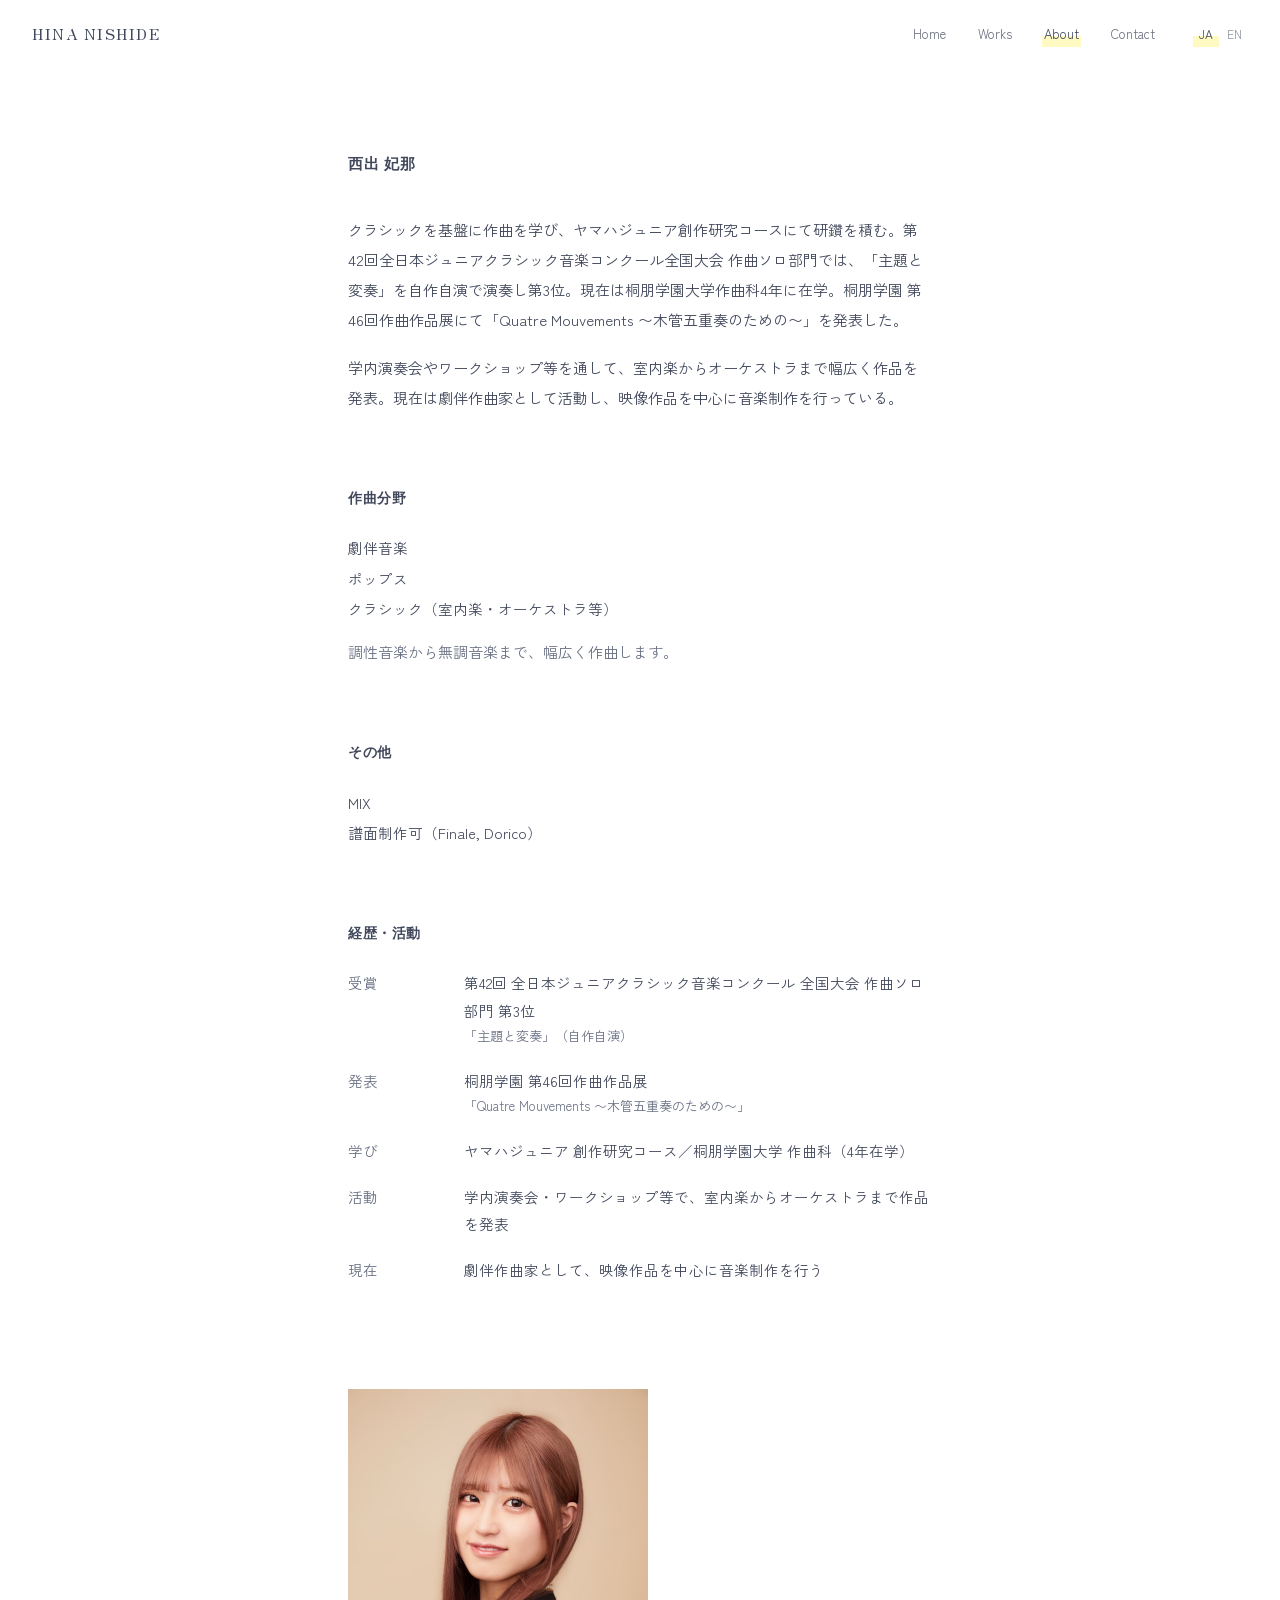
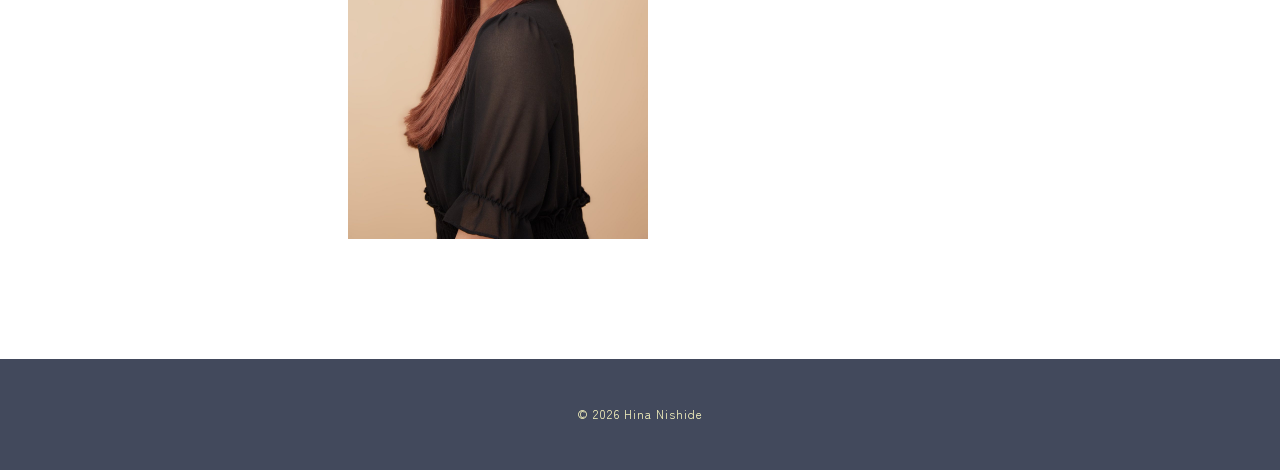
==== commit 0183d75d: "1024_5" ====
--- a/about.html
+++ b/about.html
@@ -3,23 +3,28 @@
 <head>
 <meta charset="UTF-8">
 <meta name="viewport" content="width=device-width, initial-scale=1">
-<title data-ja="プロフィール — Hina Niside" data-en="About — Hina Niside">プロフィール — Hina Niside</title>
-<meta name="description" content="作曲家 Hina Niside（西出 妃那）のプロフィール。桐朋学園大学作曲科在学。劇伴作曲家として活動。">
+<title data-ja="プロフィール — Hina Nishide" data-en="About — Hina Nishide">プロフィール — Hina Nishide</title>
+<meta name="description" content="作曲家 Hina Nishide（西出 妃那）のプロフィール。桐朋学園大学作曲科在学。劇伴作曲家として活動。">
 <link rel="icon" href="img/favicon_3.jpg">
 <link rel="preconnect" href="https://fonts.googleapis.com">
 <link rel="preconnect" href="https://fonts.gstatic.com" crossorigin>
 <link href="https://fonts.googleapis.com/css2?family=Zen+Old+Mincho:wght@400;500&family=Zen+Kaku+Gothic+New:wght@300;400;500&display=swap" rel="stylesheet">
-<link rel="stylesheet" href="css/style.css">
+<link rel="stylesheet" href="css/style.css?v=14">
 <script>
   (function(){var l='ja',m=location.search.match(/[?&]lang=(ja|en)/);
-  try{if(m){l=m[1];}else{var s=localStorage.getItem('lang');if(s==='en'||s==='ja'){l=s;}}}catch(e){if(m){l=m[1];}}
+  try{if(m){l=m[1];}else{var s=sessionStorage.getItem('lang');if(s==='en'||s==='ja'){l=s;}}}catch(e){if(m){l=m[1];}}
   document.documentElement.setAttribute('data-lang',l);document.documentElement.lang=l;})();
+  /* loading screen: first visit of a session, and on reload */
+  try{var n=performance.getEntriesByType('navigation')[0];var rl=n&&n.type==='reload';
+  if(sessionStorage.getItem('seen')&&!rl){document.documentElement.className+=' no-loader';}}catch(e){}
 </script>
 </head>
 <body>
 
+<div id="loader" aria-hidden="true"><img src="img/favicon_3.jpg" alt=""></div>
+
 <header>
-  <a class="logo serif" href="index.html">HINA NISIDE</a>
+  <a class="logo serif" href="index.html">HINA NISHIDE</a>
   <div class="hd-right">
     <nav aria-label="Main">
       <a href="index.html">Home</a>
@@ -37,12 +42,12 @@
 <main>
   <section id="about">
     <div class="ab">
-      <h1 class="ab-name"><span class="t-ja">西出 妃那</span><span class="t-en">Hina Niside</span></h1>
+      <h1 class="ab-name"><span class="t-ja">西出 妃那</span><span class="t-en">Hina Nishide</span></h1>
 
       <div class="ab-text">
         <p class="t-ja">クラシックを基盤に作曲を学び、ヤマハジュニア創作研究コースにて研鑽を積む。第42回全日本ジュニアクラシック音楽コンクール全国大会 作曲ソロ部門では、「主題と変奏」を自作自演で演奏し第3位。現在は桐朋学園大学作曲科4年に在学。桐朋学園 第46回作曲作品展にて「Quatre Mouvements 〜木管五重奏のための〜」を発表した。</p>
         <p class="t-ja">学内演奏会やワークショップ等を通して、室内楽からオーケストラまで幅広く作品を発表。現在は劇伴作曲家として活動し、映像作品を中心に音楽制作を行っている。</p>
-        <p class="t-en">Hina Niside studied composition on a foundation of classical music and trained in the Creative Research Course at Yamaha Junior. At the 42nd All Japan Junior Classical Music Competition national finals, she won third prize in the composition solo division, performing her own “Theme and Variations.” She is currently in her fourth year in the Composition Department at Toho Gakuen School of Music, and presented “Quatre Mouvements — for Woodwind Quintet” at the 46th Toho Gakuen Composition Exhibition.</p>
+        <p class="t-en">Hina Nishide studied composition on a foundation of classical music and trained in the Creative Research Course at Yamaha Junior. At the 42nd All Japan Junior Classical Music Competition national finals, she won third prize in the composition solo division, performing her own “Theme and Variations.” She is currently in her fourth year in the Composition Department at Toho Gakuen School of Music, and presented “Quatre Mouvements — for Woodwind Quintet” at the 46th Toho Gakuen Composition Exhibition.</p>
         <p class="t-en">Through university concerts and workshops she has presented works ranging from chamber music to orchestra. She now works as a composer for screen, writing music mainly for film and video productions.</p>
       </div>
 
@@ -69,13 +74,13 @@
         <div class="ab-row"><div class="k"><span class="t-ja">現在</span><span class="t-en">Now</span></div><div class="v"><span class="t-ja">劇伴作曲家として、映像作品を中心に音楽制作を行う</span><span class="t-en">Composing for screen, mainly film and video productions</span></div></div>
       </div>
 
-      <img class="ab-photo" src="img/profile.jpg" data-alt-ja="Hina Niside のポートレート" data-alt-en="Portrait of Hina Niside" alt="Hina Niside のポートレート" loading="lazy">
+      <img class="ab-photo" src="img/pf.jpg" data-alt-ja="Hina Nishide のポートレート" data-alt-en="Portrait of Hina Nishide" alt="Hina Nishide のポートレート" loading="lazy">
     </div>
   </section>
 </main>
 
-<footer>© 2026 Hina Niside</footer>
+<footer>© 2026 Hina Nishide</footer>
 
-<script src="js/main.js"></script>
+<script src="js/main.js?v=14"></script>
 </body>
 </html>
--- a/css/style.css
+++ b/css/style.css
@@ -1,5 +1,5 @@
 /* ==========================================================
-   Hina Niside — shared stylesheet
+   Hina Nishide — shared stylesheet
    Colors: navy #42495c (ink) / cream #fefac2 (accent)
    Hover motion: all hover transitions use --ease and 0.6–1.4s,
    so things open slowly instead of snapping. Change --ease or
@@ -432,3 +432,27 @@
   .ab-photo{max-width:70%;}
 }
 .ab-name,.ab-h{font-weight:700;}
+
+#np .np-close{margin-left:4px; padding:10px;}
+
+/* ---- loading screen (home): cream screen, script "H" fades in ---- */
+#loader{
+  position:fixed; inset:0; z-index:100; background:var(--accent);
+  display:flex; align-items:center; justify-content:center;
+  transition:opacity 1s var(--ease), visibility 0s linear 1s;
+  animation:loader-failsafe 0s linear 7s forwards;   /* never get stuck if JS fails */
+}
+#loader img{
+  display:block; width:77px; height:auto; mix-blend-mode:multiply;  /* white of the jpg melts into the cream */
+  opacity:0; transform:translateY(8px) scale(.96);
+  animation:loader-logo 1.9s var(--ease) .3s forwards;
+}
+#loader.done{opacity:0; visibility:hidden; pointer-events:none;}
+@keyframes loader-logo{to{opacity:1; transform:none;}}
+@keyframes loader-failsafe{to{opacity:0; visibility:hidden;}}
+@media (prefers-reduced-motion:reduce){#loader img{animation:none; opacity:1; transform:none;}}
+html.no-loader #loader{display:none;}
+
+/* about: block centred on the page, text left-aligned inside */
+#about .ab{margin:0 auto; max-width:640px; padding:150px 28px 120px;}
+@media (max-width:760px){#about .ab{padding:150px 20px 90px; margin:0 auto;}}
